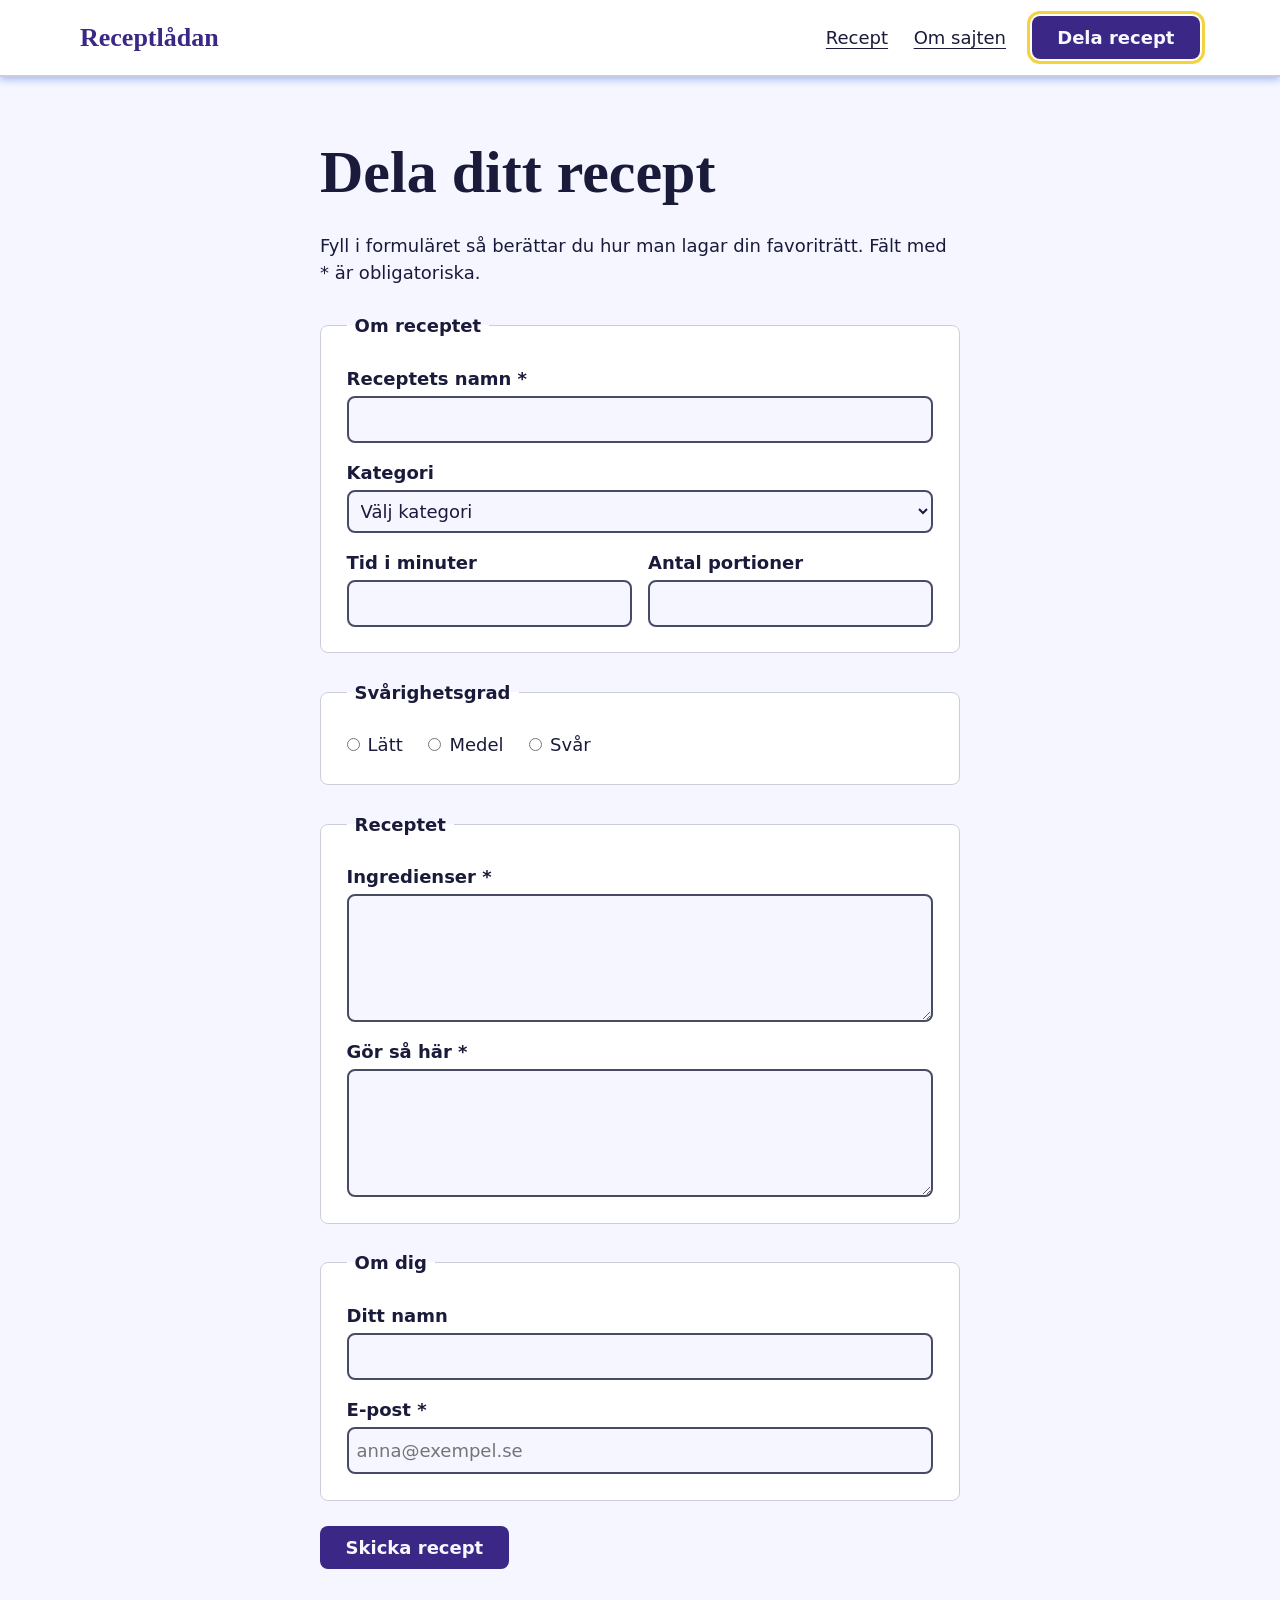
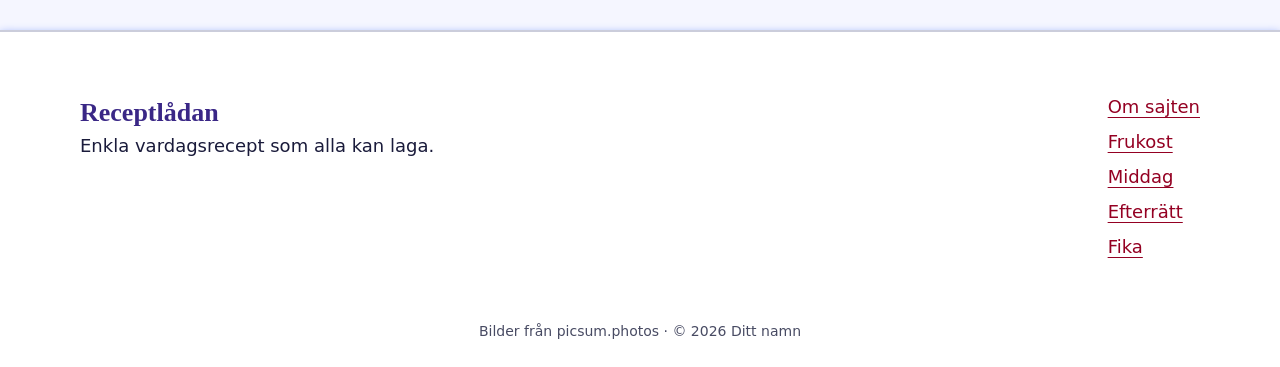
==== dela-recept.html @ 7cfedbcf "Första version av receptsajten" ====
<!DOCTYPE html>
<html lang="sv">
<head>
  <meta charset="utf-8">
  <meta name="viewport" content="width=device-width, initial-scale=1">
  <title>Dela ditt recept – Receptlådan</title>
  <meta name="description" content="Skicka in ditt eget recept till Receptlådan.">
  <link rel="stylesheet" href="style.css">
</head>
<body>
  <header class="site-header">
    <div class="wrap">
      <a class="logo" href="index.html">Receptlådan</a>
      <nav aria-label="Huvudmeny">
        <ul class="menu" role="list">
          <li><a href="recept.html">Recept</a></li>
          <li><a href="om-sajten.html">Om sajten</a></li>
          <li><a class="btn" href="dela-recept.html" aria-current="page">Dela recept</a></li>
        </ul>
      </nav>
    </div>
  </header>

  <main class="wrap form-page">
    <h1>Dela ditt recept</h1>
    <p>Fyll i formuläret så berättar du hur man lagar din favoriträtt. Fält med * är obligatoriska.</p>

    <form class="form" action="dela-recept.html" method="get">
      <fieldset>
        <legend>Om receptet</legend>
        <div class="field">
          <label for="namn">Receptets namn *</label>
          <input id="namn" name="namn" type="text" required>
        </div>
        <div class="field">
          <label for="kategori">Kategori</label>
          <select id="kategori" name="kategori">
            <option value="">Välj kategori</option>
            <option>Frukost</option>
            <option>Middag</option>
            <option>Efterrätt</option>
            <option>Fika</option>
          </select>
        </div>
        <div class="row">
          <div class="field">
            <label for="tid">Tid i minuter</label>
            <input id="tid" name="tid" type="number" min="1" inputmode="numeric">
          </div>
          <div class="field">
            <label for="portioner">Antal portioner</label>
            <input id="portioner" name="portioner" type="number" min="1" inputmode="numeric">
          </div>
        </div>
      </fieldset>

      <fieldset>
        <legend>Svårighetsgrad</legend>
        <div class="radios">
          <label><input type="radio" name="svarighet" value="latt"> Lätt</label>
          <label><input type="radio" name="svarighet" value="medel"> Medel</label>
          <label><input type="radio" name="svarighet" value="svar"> Svår</label>
        </div>
      </fieldset>

      <fieldset>
        <legend>Receptet</legend>
        <div class="field">
          <label for="ingredienser">Ingredienser *</label>
          <textarea id="ingredienser" name="ingredienser" rows="4" required></textarea>
        </div>
        <div class="field">
          <label for="instruktioner">Gör så här *</label>
          <textarea id="instruktioner" name="instruktioner" rows="4" required></textarea>
        </div>
      </fieldset>

      <fieldset>
        <legend>Om dig</legend>
        <div class="field">
          <label for="ditt-namn">Ditt namn</label>
          <input id="ditt-namn" name="ditt-namn" type="text" autocomplete="name">
        </div>
        <div class="field">
          <label for="epost">E-post *</label>
          <input id="epost" name="epost" type="email" autocomplete="email"
                 placeholder="anna@exempel.se" required aria-describedby="epost-fel">
          <p class="error" id="epost-fel">Ange en giltig e-postadress</p>
        </div>
      </fieldset>

      <div><button class="btn" type="submit">Skicka recept</button></div>
    </form>
  </main>

  <footer class="site-footer">
    <div class="wrap">
      <div class="footer-top">
        <div>
          <p class="logo">Receptlådan</p>
          <p>Enkla vardagsrecept som alla kan laga.</p>
        </div>
        <nav aria-label="Sidfot">
          <ul class="footer-links" role="list">
            <li><a href="#">Om sajten</a></li>
            <li><a href="#">Frukost</a></li>
            <li><a href="#">Middag</a></li>
            <li><a href="#">Efterrätt</a></li>
            <li><a href="#">Fika</a></li>
          </ul>
        </nav>
      </div>
      <p class="copyright">Bilder från picsum.photos · © 2026 Ditt namn</p>
    </div>
  </footer>
</body>
</html>
---- style.css ----
/* 
   1. RESET
   Källa: Josh Comeau, "A Modern CSS Reset" (förkortad)
   https://www.joshwcomeau.com/css/custom-css-reset/
   Egna tillägg: ul[class]/ol[class]-regeln och logical properties.*/

/* sv: Gör att width/height inkluderar padding och border, så mått blir förutsägbara.
   en: Makes width/height include padding and border, so sizes are predictable. */
*,
*::before,
*::after {
  box-sizing: border-box;
}

/* sv: Tar bort webbläsarens standardmarginaler så att jag styr alla avstånd själv.
   en: Removes the browser's default margins so I control all spacing myself. */
* {
  margin: 0;
}

/* sv: Luftigare radavstånd (1.5, utan enhet) ger bättre läsbarhet; antialiased
       gör typsnittet mjukare på macOS.
   en: More generous line spacing (1.5, unitless) improves readability; antialiased
       smooths text rendering on macOS. */
body {
  line-height: 1.5;
  -webkit-font-smoothing: antialiased;
}

/* sv: Bilder blir block (tar bort glappet under dem) och blir aldrig bredare än sin behållare.
   en: Images become block (removes the gap beneath them) and never exceed their container. */
img {
  display: block;
  max-inline-size: 100%;
  
}

/* sv: Formulärfält ärver sidans typsnitt i stället för webbläsarens lilla standardtext.
   en: Form controls inherit the page font instead of the browser's small default text. */
input,
button,
textarea,
select {
  font: inherit;
}

/* sv: Tillåter att långa ord bryts så att de inte spräcker layouten.
   en: Allows long words to wrap so they don't break the layout. */
p,
h1,
h2,
h3 {
  overflow-wrap: break-word;
}

/* sv: Tar bort punkter och indrag på listor med klass (menyer, kort) men inte på vanliga listor.
   en: Removes bullets and indentation from lists with a class (menus, cards), but not plain lists. */
ul[class],
ol[class] {
  list-style: none;
  padding: 0;
}

/* ==========================================================
   2. TOKENS – alla färger, typsnitt och avstånd bor här
   ========================================================== */
:root {
  /* Färger (oklch: ljushet, chroma, nyans). Tema: blåbär och smör */
  --c-bg: oklch(97.5% 0.012 280);
  --c-surface: oklch(100% 0 0);
  --c-ink: oklch(24% 0.06 280);
  --c-muted: oklch(42% 0.04 280);
  --c-brand: oklch(36% 0.15 285);
  --c-on-brand: oklch(98% 0.01 280);
  --c-accent: oklch(87% 0.16 95);
  --c-link: oklch(42% 0.17 20);
  --c-line: oklch(85% 0.02 280);
  --c-scrim: oklch(24% 0.08 280 / 0.86);
  --c-valid: oklch(42% 0.14 150);
  --c-invalid: oklch(45% 0.2 25);

  /* Typsnitt */
  --font-body: system-ui, -apple-system, "Segoe UI", sans-serif;
  --font-head: Georgia, "Iowan Old Style", "Times New Roman", serif;

  /* Flytande typskala (clamp: min, föredraget, max) */
  --step-0: clamp(1rem, 0.95rem + 0.25vw, 1.125rem);
  --step-1: clamp(1.25rem, 1.1rem + 0.7vw, 1.625rem);
  --step-2: clamp(1.5rem, 1.2rem + 1.4vw, 2.25rem);
  --step-3: clamp(2rem, 1.3rem + 3.2vw, 3.75rem);

  /* Avstånd */
  --space-xs: 0.5rem;
  --space-s: clamp(0.75rem, 0.6rem + 0.6vw, 1rem);
  --space-m: clamp(1rem, 0.8rem + 1vw, 1.75rem);
  --space-l: clamp(2rem, 1.4rem + 3vw, 4rem);

  --radius: 0.5rem;
  --page-width: 70rem;
}

/* ==========================================================
   3. BAS
   ========================================================== */
body {
  font-family: var(--font-body);
  font-size: var(--step-0);
  color: var(--c-ink);
  background: var(--c-bg);
}

h1,
h2,
h3 {
  font-family: var(--font-head);
  line-height: 1.15;
  text-wrap: balance;
}

h1 {
  font-size: var(--step-3);
}

h2 {
  font-size: var(--step-2);
}

h3 {
  font-size: var(--step-1);
}

p {
  max-inline-size: 65ch;
}

main > * + *,
section > * + * {
  margin-block-start: var(--space-m);
}

a {
  color: var(--c-link);
  text-underline-offset: 0.2em;
}

a:hover {
  text-decoration-thickness: 0.15em;
}

:focus-visible {
  outline: 0.1875rem solid var(--c-ink);
  outline-offset: 0.25rem;
}

/* Sidans innehåll hålls inom en bredd, marginalerna är flytande */
.wrap {
  inline-size: min(100% - 2 * var(--space-m), var(--page-width));
  margin-inline: auto;
}

main {
  padding-block: var(--space-l);
  
}

/* Knapp och knappliknande länk */
.btn {
  display: inline-block;
  padding: var(--space-xs) var(--space-m);
  background: var(--c-brand);
  color: var(--c-on-brand);
  border: 0;
  border-radius: var(--radius);
  font-weight: 700;
  text-decoration: none;
  cursor: pointer;
}

.btn:hover {
  background: var(--c-muted);
}

/* ==========================================================
   4. HEADER OCH FOOTER (flex: innehållet styr)
   ========================================================== */
.site-header,
.site-footer {
  background: var(--c-surface);
  box-shadow: 0px 2px 8px rgb(152, 176, 250);
}

.site-header {
  border-block-end: 0.125rem solid var(--c-line);
}

.site-header .wrap {
  display: flex;
  flex-wrap: wrap;
  align-items: center;
  justify-content: space-between;
  gap: var(--space-s);
  padding-block: var(--space-s);
}

.logo {
  font-family: var(--font-head);
  font-size: var(--step-1);
  font-weight: 700;
  color: var(--c-brand);
  text-decoration: none;
}

.menu {
  display: flex;
  flex-wrap: wrap;
  align-items: center;
  gap: var(--space-xs) var(--space-m);
}

.menu a:not(.btn) {
  color: var(--c-ink);
}

[aria-current="page"]:not(.btn) {
  font-weight: 700;
  text-decoration: underline 0.2em var(--c-accent);
  text-underline-offset: 0.3em;
}

.btn[aria-current="page"] {
  outline: 0.1875rem solid var(--c-accent);
  outline-offset: 0.125rem;
}

.site-footer {
  border-block-start: 0.125rem solid var(--c-line);
  padding-block: var(--space-l) var(--space-m);
}

.footer-top {
  display: flex;
  flex-wrap: wrap;
  justify-content: space-between;
  gap: var(--space-l);
}

.footer-links {
  display: grid;
  gap: var(--space-xs);
}
.copyright {
  text-align: center;
  max-inline-size: none;
  margin-block-start: var(--space-l);
  color: var(--c-muted);
  font-size: 0.875rem;
}

/* ==========================================================
   5. STARTSIDAN
   ========================================================== */
/* Hero: bild och text delar samma grid-cell, så texten ligger ovanpå */
.hero {
  display: grid; 
}
.hero > * {
  grid-area: 1 / 1;
}
.hero img {
  inline-size: 100%;
  block-size: 100%;
  min-block-size: 18rem;
  object-fit: cover;
  
}
.hero-text {
  align-self: end;
  padding: var(--space-m);
  background: var(--c-scrim);
  color: var(--c-on-brand);
}

/* Kategorier: flex-wrap, så de bryts när det inte får plats */
.tags {
  display: flex;
  flex-wrap: wrap;
  gap: var(--space-xs);
  margin-block-start: var(--space-l);
  margin-block-end: var(--space-l);
}

.tags li {
  flex: 1 1 auto;    
}

.tags a {   
  display: block;    
  text-align: center;   
  padding: 0.25rem var(--space-s);
  background: var(--accent);
  color: var(--c-ink);
  border-radius: 100vmax;
  border: 1px solid var(--c-ink);
  text-decoration: none;
  font-weight: 600;
}
.tags a:hover {
  background: var(--c-ink);
  color: var(--c-on-brand);
  transform: translateY(-4px);
  box-shadow: 0 4px 8px rgb(0 0 0 / 0.2);
  transition: transform 0.2s ease;

}
.tags a:hover,
.tags a:focus-visible {
  transform: translateY(-2px);
  background: var(--c-ink);
  color: var(--c-on-brand);     
}   
                    
/* Kort: grid, antal kolumner räknas ut själv utan media queries */

#nya-recept { 
  text-align: center;
  margin-block-end: var(--space-l);
}

.cards {
  display: grid;
  grid-template-columns: repeat(auto-fit, minmax(min(100%, 15rem), 1fr));
  gap: var(--space-m);
}
.card {
  background: var(--c-surface);
  box-shadow: 0px 2px 8px rgb(152, 176, 250);
  transform: translateY(10px);
  overflow: hidden;

  &:hover{
    transform: translateY(-1px);
    transition: transform 0.2s ease;
  }
}
.card img {
  inline-size: 100%;
  aspect-ratio: 4 / 3;    
  object-fit: cover;
}
.card-body {
  display: flex;
  flex-direction: column;
  gap: 0.25rem;
  padding: var(--space-s);
}
.card-body a {
  font-family: var(--font-head);
  font-size: var(--step-1);
  font-weight: 700;
  color: var(--c-ink);
}

.card-body p {
  color: var(--c-muted);
}

/* ==========================================================
   6. RECEPTSIDAN
   ========================================================== */
.two-col {
  display: grid;
  grid-template-columns: repeat(auto-fit, minmax(min(100%, 20rem), 1fr));
  gap: var(--space-l);
  align-items: start;
  margin-bottom: 50px;
}
.recipe-img {
  box-shadow: 0px 2px 8px rgb(72, 72, 72);
  inline-size: 100%;
  aspect-ratio: 4 / 3;
  object-fit: cover;
}
.wrap .two-col .title {
  height: 100%;
  padding: 100px 0px;
  box-shadow: 0px 2px 8px rgb(152, 176, 250);

  h1 {
    text-align: center;
    margin-bottom: 20px;
  }
  p {
    padding: 20px;
    margin-bottom: 20px;
    text-align: center;
  }
}
.facts {
  display: flex;
  flex-wrap: wrap;
  gap: var(--space-xs);
}
.facts div {
  flex: 1 1 7rem;
  padding: var(--space-s);
  background: var(--c-surface);
  border: 0.0625rem solid var(--c-line);
  border-radius: var(--radius);
  margin: 10px;
}
.facts dt {
  text-align: center;
  color: var(--c-muted);
  font-size: 0.875rem;
}
.facts dd {
  text-align: center;
  font-weight: 700;
  font-size: var(--step-1);
}

.ingredients {
  display: grid;
  gap: var(--space-xs);
}
.ingredients label {
  display: flex;
  gap: var(--space-xs);
  align-items: center;
  padding: 0.25rem;
  cursor: pointer;
}
.ingredients input {
  inline-size: 1.25rem;
  block-size: 1.25rem;
  accent-color: var(--c-brand);
}
.ingredients label:hover {
  background: var(--c-surface);
}

/* Kryssad ingrediens stryks över */
.ingredients li:has(:checked) {
  text-decoration: line-through;
  color: var(--c-muted);
}

.steps {
  padding-inline-start: 1.5rem;
  display: grid;
  gap: var(--space-s);
}
.steps li::marker {
  font-weight: 700;
  color: var(--c-brand);
}

figure img {
  inline-size: 100%;
  aspect-ratio: 3 / 2;
  object-fit: cover;
  border-radius: var(--radius);
}
figcaption {
  margin-block-start: var(--space-xs);
  color: var(--c-muted);
}

/* ==========================================================
   7. FORMULÄR – en kolumn på alla skärmar
   ========================================================== */

.form-page > * {
  inline-size: min(100%, 40rem);
  margin-inline: auto;
}
.form {
  margin-inline: auto;
  inline-size: min(100%, 40rem);
  display: grid;
  gap: var(--space-m);
}
.form fieldset {
  display: grid;
  gap: var(--space-s);
  padding: var(--space-m);
  border: 0.0625rem solid var(--c-line);
  border-radius: var(--radius);
  background: var(--c-surface);
  min-inline-size: 0;
}
.form legend {
  padding-inline: var(--space-xs);
  font-weight: 700;
}
.field {
  display: grid;
  gap: 0.25rem;
}
.row {
  display: flex;
  flex-wrap: wrap;
  gap: var(--space-s);
}
.row .field {
  flex: 1 1 10rem;
}
.field label {
  font-weight: 600;
}
.field input,
.field select,
.field textarea {
  inline-size: 100%;
  padding: var(--space-xs);
  color: var(--c-ink);
  background: var(--c-bg);
  border: 0.125rem solid var(--c-muted);
  border-radius: var(--radius);
}
.field input:hover,
.field select:hover,
.field textarea:hover {
  border-color: var(--c-brand);
}
.field input:user-valid,
.field textarea:user-valid {
  border-color: var(--c-valid);
}
.field input:user-invalid,
.field textarea:user-invalid {
  border-color: var(--c-invalid);
}
.error {
  display: none;
  color: var(--c-invalid);
  font-weight: 600;
}
.field:has(:user-invalid) .error {
  display: block;
}
.radios {
  display: flex;
  flex-wrap: wrap;
  gap: var(--space-m);
}
.radios label {
  display: flex;
  align-items: center;
  gap: var(--space-xs);
}
.radios input {
  accent-color: var(--c-brand);
}
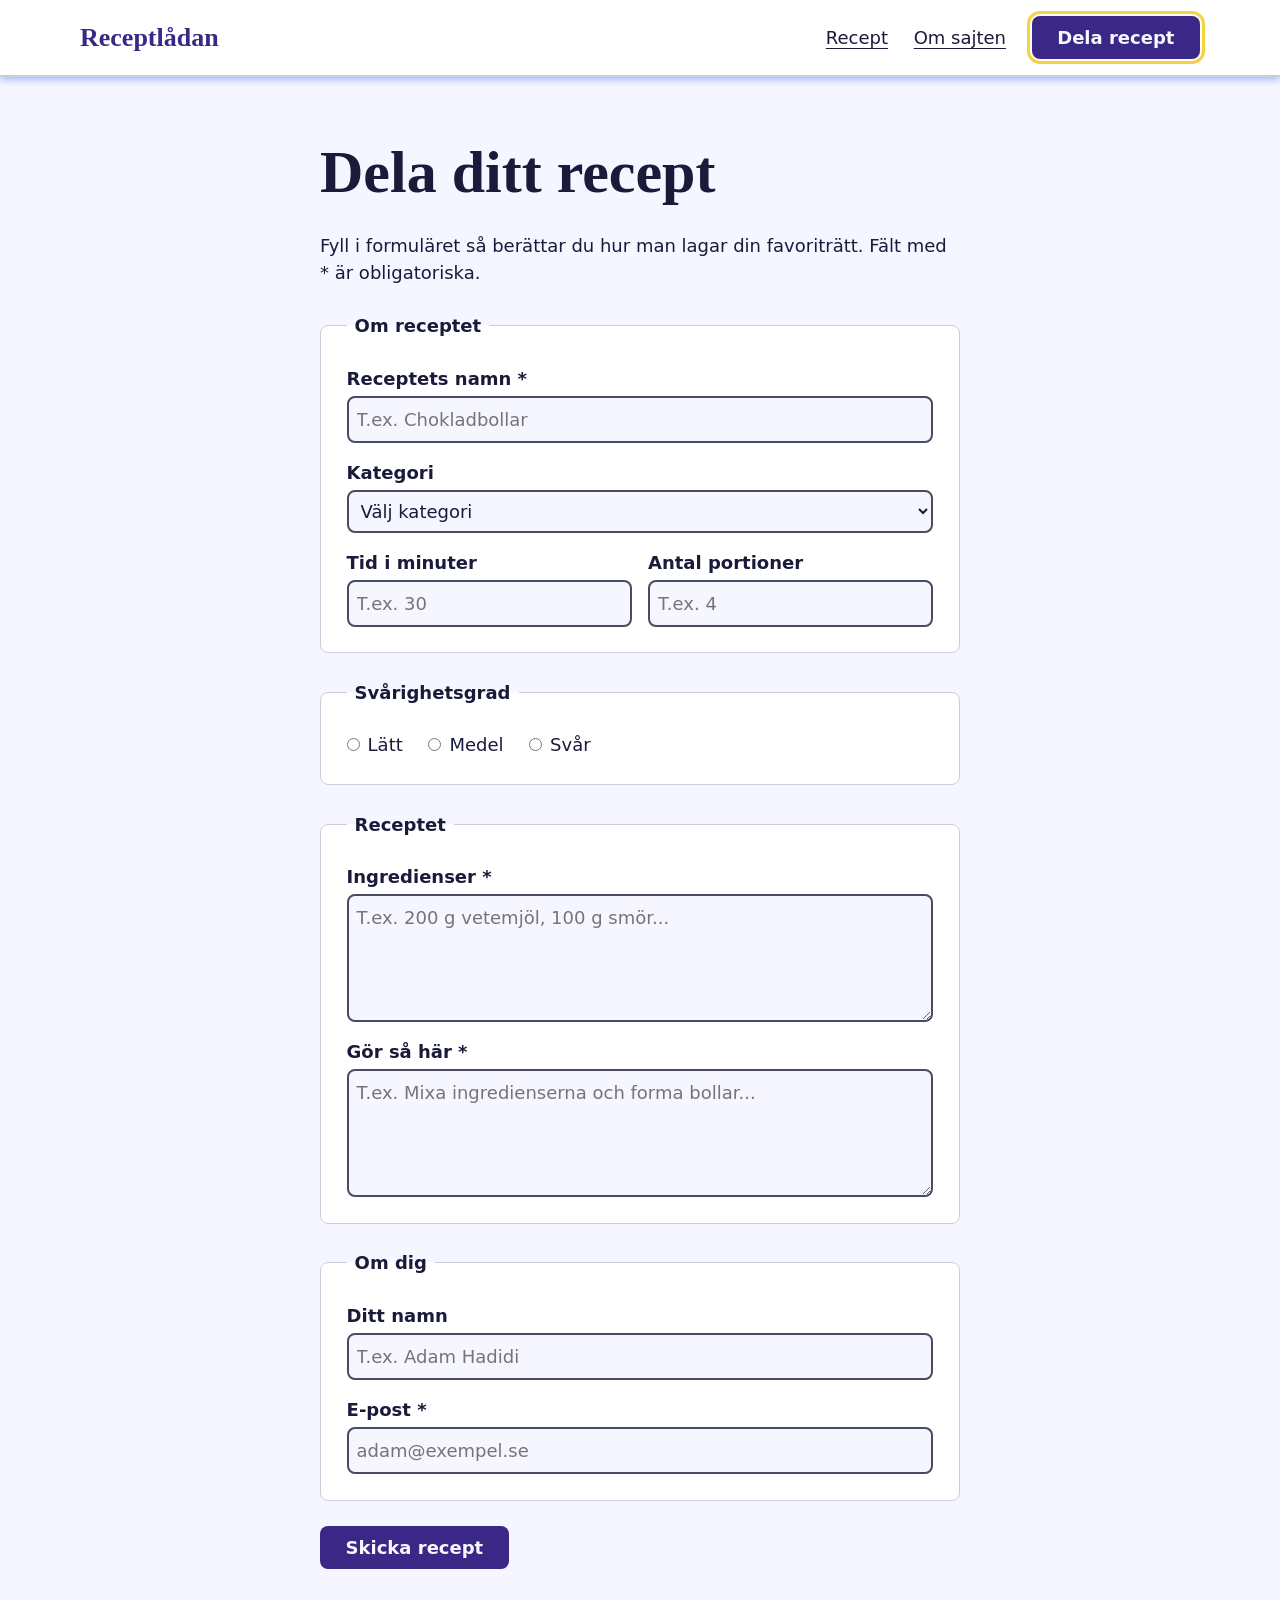
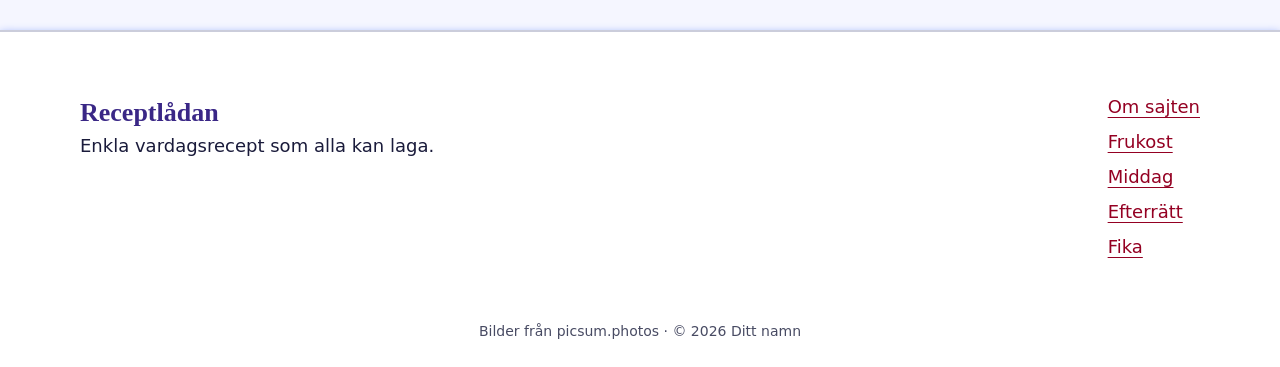
==== commit 30588acf: "Improve accessibility and validation in recipe form" ====
--- a/dela-recept.html
+++ b/dela-recept.html
@@ -30,7 +30,8 @@
         <legend>Om receptet</legend>
         <div class="field">
           <label for="namn">Receptets namn *</label>
-          <input id="namn" name="namn" type="text" required>
+          <input id="namn" name="namn" type="text" required placeholder="T.ex. Chokladbollar" aria-describedby="namn-fel">
+          <p class="error" id="namn-fel">Ange ett namn på receptet</p>
         </div>
         <div class="field">
           <label for="kategori">Kategori</label>
@@ -45,11 +46,11 @@
         <div class="row">
           <div class="field">
             <label for="tid">Tid i minuter</label>
-            <input id="tid" name="tid" type="number" min="1" inputmode="numeric">
+            <input id="tid" name="tid" type="number" min="1" placeholder="T.ex. 30">
           </div>
           <div class="field">
             <label for="portioner">Antal portioner</label>
-            <input id="portioner" name="portioner" type="number" min="1" inputmode="numeric">
+            <input id="portioner" name="portioner" type="number" min="1" placeholder="T.ex. 4">
           </div>
         </div>
       </fieldset>
@@ -67,11 +68,11 @@
         <legend>Receptet</legend>
         <div class="field">
           <label for="ingredienser">Ingredienser *</label>
-          <textarea id="ingredienser" name="ingredienser" rows="4" required></textarea>
+          <textarea id="ingredienser" name="ingredienser" rows="4" required placeholder="T.ex. 200 g vetemjöl, 100 g smör..."></textarea>
         </div>
         <div class="field">
           <label for="instruktioner">Gör så här *</label>
-          <textarea id="instruktioner" name="instruktioner" rows="4" required></textarea>
+          <textarea id="instruktioner" name="instruktioner" rows="4" required placeholder="T.ex. Mixa ingredienserna och forma bollar..."></textarea>
         </div>
       </fieldset>
 
@@ -79,12 +80,12 @@
         <legend>Om dig</legend>
         <div class="field">
           <label for="ditt-namn">Ditt namn</label>
-          <input id="ditt-namn" name="ditt-namn" type="text" autocomplete="name">
+          <input id="ditt-namn" name="ditt-namn" type="text" autocomplete="name" placeholder="T.ex. Adam Hadidi">
         </div>
         <div class="field">
           <label for="epost">E-post *</label>
           <input id="epost" name="epost" type="email" autocomplete="email"
-                 placeholder="anna@exempel.se" required aria-describedby="epost-fel">
+                 placeholder="adam@exempel.se" required aria-describedby="epost-fel">
           <p class="error" id="epost-fel">Ange en giltig e-postadress</p>
         </div>
       </fieldset>
--- a/style.css
+++ b/style.css
@@ -3,6 +3,7 @@
    Källa: Josh Comeau, "A Modern CSS Reset" (förkortad)
    https://www.joshwcomeau.com/css/custom-css-reset/
    Egna tillägg: ul[class]/ol[class]-regeln och logical properties.*/
+   /* 
 
 /* sv: Gör att width/height inkluderar padding och border, så mått blir förutsägbara.
    en: Makes width/height include padding and border, so sizes are predictable. */
